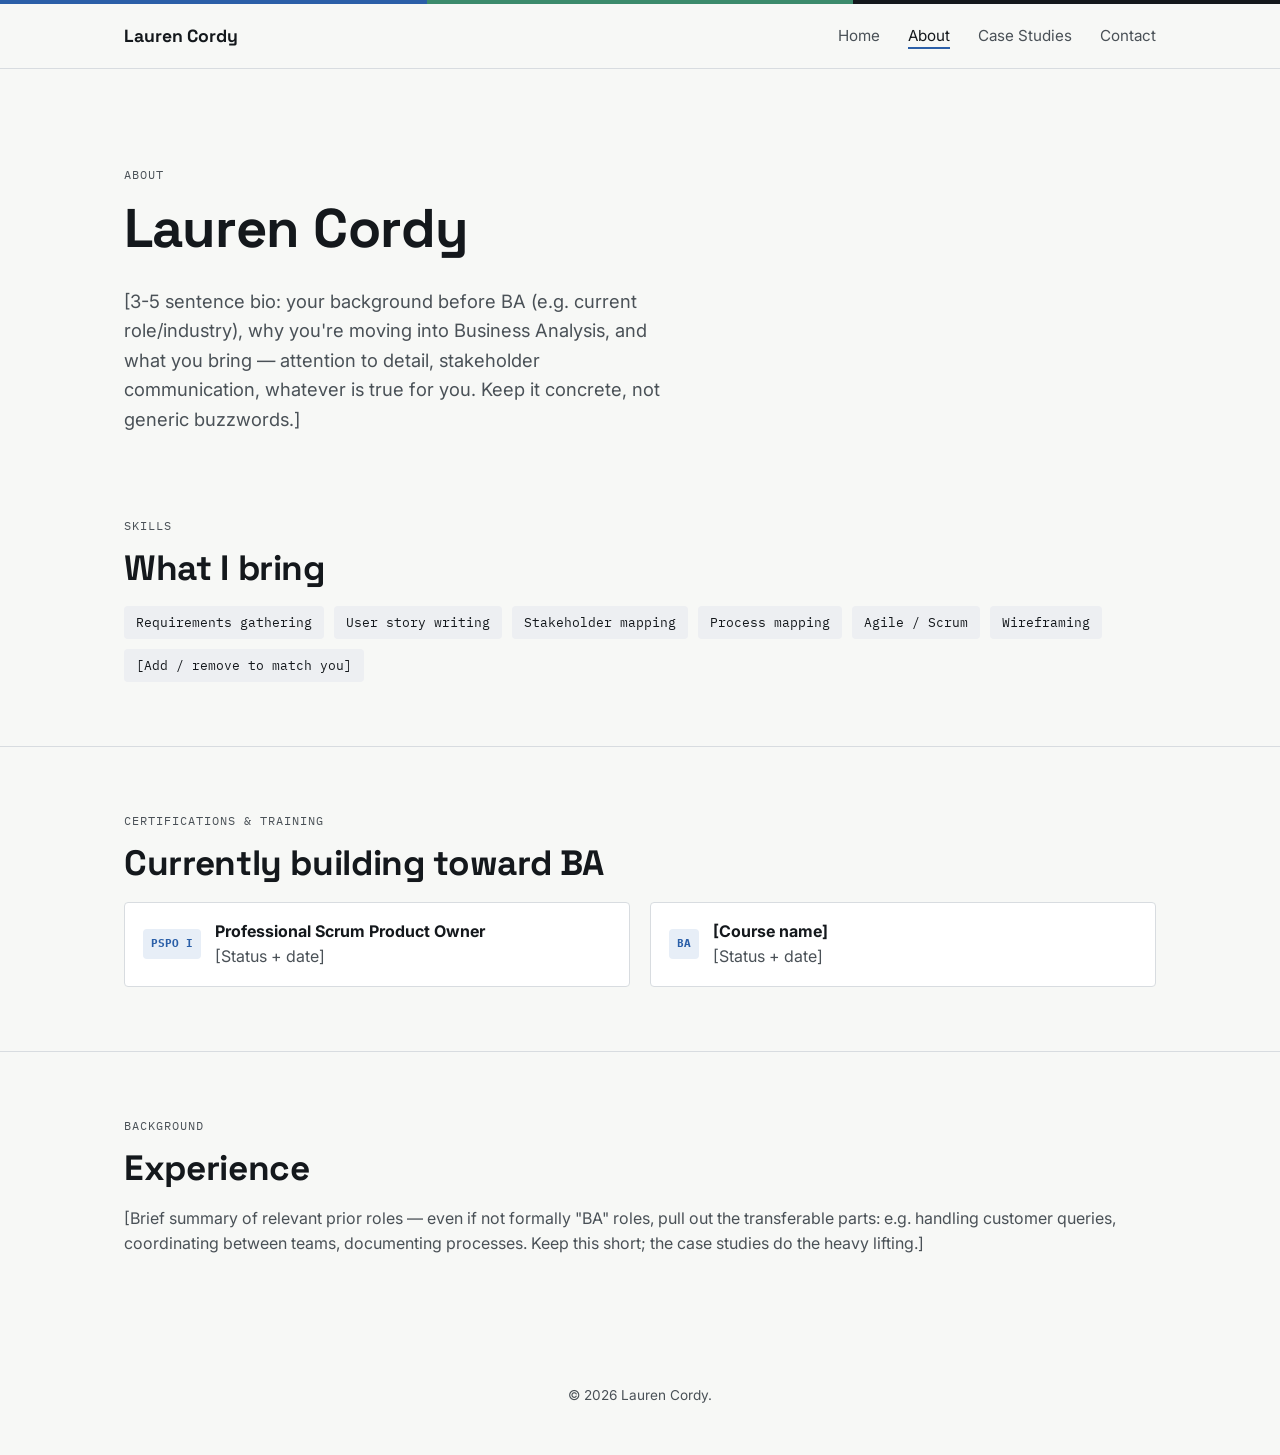
==== about.html @ 366d138c "Initial commit: BA portfolio site for Lauren Cordy Static HTML/CSS/JS site with kanban/ticket design" ====
<!doctype html>
<html lang="en">
<head>
<meta charset="UTF-8">
<meta name="viewport" content="width=device-width, initial-scale=1.0">
<title>About — Lauren Cordy</title>
<link href="https://fonts.googleapis.com/css2?family=Space+Grotesk:wght@500;700&family=Inter:wght@400;500;600&family=IBM+Plex+Mono:wght@400;500&display=swap" rel="stylesheet">
<link rel="stylesheet" href="styles.css">
</head>
<body>
<div class="lane-strip"><span></span><span></span><span></span></div>

<header class="site-header">
  <nav class="nav">
    <a href="index.html" class="nav__logo">Lauren Cordy</a>
    <button class="nav__toggle" aria-label="Toggle menu" aria-expanded="false">Menu</button>
    <ul class="nav__links">
      <li><a href="index.html">Home</a></li>
      <li><a href="about.html" aria-current="page">About</a></li>
      <li><a href="case-studies.html">Case Studies</a></li>
      <li><a href="contact.html">Contact</a></li>
    </ul>
  </nav>
</header>

<main>
  <section class="hero" style="padding-bottom:0; border-bottom:none;">
    <div class="container">
      <span class="eyebrow">About</span>
      <h1>Lauren Cordy</h1>
      <p class="hero__lede">
        [3-5 sentence bio: your background before BA (e.g. current role/industry), why you're moving into
        Business Analysis, and what you bring — attention to detail, stakeholder communication, whatever is
        true for you. Keep it concrete, not generic buzzwords.]
      </p>
    </div>
  </section>

  <section>
    <div class="container">
      <span class="eyebrow">Skills</span>
      <h2>What I bring</h2>
      <ul class="skills-list">
        <li>Requirements gathering</li>
        <li>User story writing</li>
        <li>Stakeholder mapping</li>
        <li>Process mapping</li>
        <li>Agile / Scrum</li>
        <li>Wireframing</li>
        <li>[Add / remove to match you]</li>
      </ul>
    </div>
  </section>

  <section>
    <div class="container">
      <span class="eyebrow">Certifications &amp; training</span>
      <h2>Currently building toward BA</h2>
      <div class="grid grid--2">
        <div class="cert-card">
          <span class="cert-card__badge">PSPO I</span>
          <div>
            <strong>Professional Scrum Product Owner</strong>
            <p style="margin:0;">[Status + date]</p>
          </div>
        </div>
        <div class="cert-card">
          <span class="cert-card__badge">BA</span>
          <div>
            <strong>[Course name]</strong>
            <p style="margin:0;">[Status + date]</p>
          </div>
        </div>
      </div>
    </div>
  </section>

  <section style="border-bottom:none;">
    <div class="container">
      <span class="eyebrow">Background</span>
      <h2>Experience</h2>
      <p>
        [Brief summary of relevant prior roles — even if not formally "BA" roles, pull out the transferable
        parts: e.g. handling customer queries, coordinating between teams, documenting processes. Keep this
        short; the case studies do the heavy lifting.]
      </p>
    </div>
  </section>
</main>

<footer class="site-footer">
  <div class="container">© <span id="year"></span> Lauren Cordy.</div>
</footer>

<script src="script.js"></script>
</body>
</html>
---- styles.css ----
/* ==========================================================================
   Design tokens
   ========================================================================== */
:root {
  --bg: #F7F8F6;
  --bg-raised: #FFFFFF;
  --ink: #14181C;
  --ink-soft: #4A5157;
  --line: #D8DCE0;
  --tag-bg: #EDEFF2;
  --blue: #2B5FA8;
  --blue-soft: #E7EEF7;
  --green: #3C8B6C;
  --green-soft: #E7F2ED;

  --font-display: 'Space Grotesk', 'Arial Narrow', sans-serif;
  --font-body: 'Inter', -apple-system, BlinkMacSystemFont, sans-serif;
  --font-mono: 'IBM Plex Mono', 'Courier New', monospace;

  --radius: 4px;
  --max-width: 1080px;
}

* { box-sizing: border-box; }

html {
  scroll-behavior: smooth;
}

/* Slim swimlane strip — a quiet nod to kanban lanes, present on every page */
.lane-strip {
  height: 4px;
  display: flex;
}
.lane-strip span { flex: 1; }
.lane-strip span:nth-child(1) { background: var(--blue); }
.lane-strip span:nth-child(2) { background: var(--green); }
.lane-strip span:nth-child(3) { background: var(--ink); }

@media (prefers-reduced-motion: reduce) {
  html { scroll-behavior: auto; }
  * { animation-duration: 0.01ms !important; transition-duration: 0.01ms !important; }
}

body {
  margin: 0;
  background: var(--bg);
  color: var(--ink);
  font-family: var(--font-body);
  font-size: 16px;
  line-height: 1.6;
  -webkit-font-smoothing: antialiased;
}

a { color: var(--blue); text-decoration: none; }
a:hover { text-decoration: underline; }

a:focus-visible,
button:focus-visible,
input:focus-visible,
textarea:focus-visible {
  outline: 2px solid var(--blue);
  outline-offset: 2px;
}

h1, h2, h3, h4 {
  font-family: var(--font-display);
  font-weight: 700;
  line-height: 1.15;
  margin: 0 0 0.5em 0;
  letter-spacing: -0.01em;
}

h1 { font-size: clamp(2.2rem, 5vw, 3.4rem); }
h2 { font-size: clamp(1.6rem, 3vw, 2.2rem); }
h3 { font-size: 1.25rem; }

p { margin: 0 0 1em 0; color: var(--ink-soft); }

.container {
  max-width: var(--max-width);
  margin: 0 auto;
  padding: 0 24px;
}

/* ==========================================================================
   Eyebrow / tag labels — styled like ticket/status tags, not decoration
   ========================================================================== */
.tag {
  display: inline-flex;
  align-items: center;
  gap: 6px;
  font-family: var(--font-mono);
  font-size: 0.72rem;
  letter-spacing: 0.08em;
  text-transform: uppercase;
  background: var(--tag-bg);
  color: var(--ink-soft);
  padding: 4px 10px;
  border-radius: var(--radius);
  border: 1px solid var(--line);
}

.tag--blue { background: var(--blue-soft); color: var(--blue); border-color: transparent; }
.tag--green { background: var(--green-soft); color: var(--green); border-color: transparent; }

.eyebrow {
  font-family: var(--font-mono);
  font-size: 0.78rem;
  letter-spacing: 0.08em;
  text-transform: uppercase;
  color: var(--ink-soft);
  margin-bottom: 12px;
  display: block;
}

/* ==========================================================================
   Nav
   ========================================================================== */
.site-header {
  border-bottom: 1px solid var(--line);
  position: sticky;
  top: 0;
  background: rgba(247, 248, 246, 0.92);
  backdrop-filter: blur(6px);
  z-index: 10;
}

.nav {
  display: flex;
  align-items: center;
  justify-content: space-between;
  padding: 18px 24px;
  max-width: var(--max-width);
  margin: 0 auto;
}

.nav__logo {
  font-family: var(--font-display);
  font-weight: 700;
  font-size: 1.1rem;
  color: var(--ink);
}

.nav__links {
  display: flex;
  gap: 28px;
  list-style: none;
  margin: 0;
  padding: 0;
}

.nav__links a {
  color: var(--ink-soft);
  font-size: 0.95rem;
}

.nav__links a:hover,
.nav__links a[aria-current="page"] {
  color: var(--ink);
  text-decoration: none;
  border-bottom: 2px solid var(--blue);
  padding-bottom: 2px;
}

.nav__toggle {
  display: none;
  background: none;
  border: 1px solid var(--line);
  border-radius: var(--radius);
  padding: 8px 10px;
  font-family: var(--font-mono);
  cursor: pointer;
}

@media (max-width: 720px) {
  .nav__toggle { display: block; }
  .nav__links {
    position: absolute;
    top: 100%;
    left: 0;
    right: 0;
    background: var(--bg-raised);
    border-bottom: 1px solid var(--line);
    flex-direction: column;
    gap: 0;
    padding: 8px 24px;
    display: none;
  }
  .nav__links.is-open { display: flex; }
  .nav__links li { border-bottom: 1px solid var(--line); }
  .nav__links li:last-child { border-bottom: none; }
  .nav__links a { display: block; padding: 14px 0; }
}

/* ==========================================================================
   Hero
   ========================================================================== */
.hero {
  padding: 96px 0 64px;
  border-bottom: 1px solid var(--line);
}

@keyframes rise-in {
  from { opacity: 0; transform: translateY(14px); }
  to { opacity: 1; transform: translateY(0); }
}

.hero__grid > div,
.cs-hero > .container > * {
  animation: rise-in 0.5s ease both;
}
.hero__grid > div:nth-child(2) { animation-delay: 0.08s; }

.hero__grid {
  display: grid;
  grid-template-columns: 1.3fr 1fr;
  gap: 48px;
  align-items: start;
}

@media (max-width: 800px) {
  .hero__grid { grid-template-columns: 1fr; }
}

.hero__photo {
  display: block;
  width: 100%;
  aspect-ratio: 1;
  object-fit: cover;
  border-radius: 16px;
  border: 1px solid var(--line);
  margin-top: 20px;
  box-shadow: 0 6px 20px rgba(20, 24, 28, 0.08);
}

.hero__lede {
  font-size: 1.15rem;
  color: var(--ink-soft);
  max-width: 46ch;
}

.hero__ctas {
  display: flex;
  gap: 12px;
  margin-top: 28px;
  flex-wrap: wrap;
}

/* ==========================================================================
   Buttons
   ========================================================================== */
.btn {
  display: inline-flex;
  align-items: center;
  gap: 8px;
  font-family: var(--font-body);
  font-weight: 600;
  font-size: 0.95rem;
  padding: 12px 20px;
  border-radius: var(--radius);
  border: 1px solid var(--ink);
  cursor: pointer;
  background: var(--ink);
  color: var(--bg);
  transition: transform 0.15s ease, box-shadow 0.15s ease, opacity 0.15s ease;
}

.btn:hover {
  text-decoration: none;
  opacity: 0.92;
  transform: translateY(-1px);
  box-shadow: 0 6px 16px rgba(20, 24, 28, 0.18);
}

.btn--ghost {
  background: transparent;
  color: var(--ink);
  border: 1px solid var(--line);
  box-shadow: none;
}

.btn--ghost:hover {
  box-shadow: 0 6px 16px rgba(20, 24, 28, 0.08);
  border-color: var(--ink);
}

/* ==========================================================================
   Story card — the signature component
   Styled like a real ticket: mono ID, status stripe, tag.
   Used for case study previews AND for literal user-story quotes.
   ========================================================================== */
.story-card {
  background: var(--bg-raised);
  border: 1px solid var(--line);
  border-left: 3px solid var(--blue);
  border-radius: var(--radius);
  padding: 20px 22px;
  display: flex;
  flex-direction: column;
  gap: 10px;
  transition: transform 0.15s ease, box-shadow 0.15s ease;
}

a.story-card,
a.story-card:hover {
  text-decoration: none;
  color: inherit;
}

.story-card:hover {
  transform: translateY(-2px);
  box-shadow: 0 6px 20px rgba(20, 24, 28, 0.06);
}

.story-card--done { border-left-color: var(--green); }

.story-card__id {
  font-family: var(--font-mono);
  font-size: 0.75rem;
  color: var(--ink-soft);
}

.story-card__title {
  font-family: var(--font-display);
  font-weight: 700;
  font-size: 1.15rem;
  margin: 0;
}

.story-card__body { margin: 0; font-size: 0.95rem; }

.story-card__tags {
  display: flex;
  gap: 8px;
  flex-wrap: wrap;
  margin-top: 4px;
}

/* A literal "As a / I want / so that" quote block used decoratively in the hero */
.story-quote {
  font-family: var(--font-mono);
  font-size: 0.85rem;
  line-height: 1.9;
  background: var(--bg-raised);
  border: 1px solid var(--line);
  border-radius: var(--radius);
  padding: 20px 22px;
}

.story-quote span { color: var(--blue); }

/* ==========================================================================
   Grids / sections
   ========================================================================== */
section { padding: 64px 0; border-bottom: 1px solid var(--line); }
section:last-of-type { border-bottom: none; }

.section__head {
  display: flex;
  justify-content: space-between;
  align-items: flex-end;
  gap: 24px;
  margin-bottom: 32px;
  flex-wrap: wrap;
}

.grid {
  display: grid;
  grid-template-columns: repeat(auto-fit, minmax(260px, 1fr));
  gap: 20px;
}

.grid--2 { grid-template-columns: repeat(2, 1fr); }
@media (max-width: 700px) { .grid--2 { grid-template-columns: 1fr; } }

/* ==========================================================================
   Skills / certifications
   ========================================================================== */
.cert-card {
  display: flex;
  align-items: center;
  gap: 14px;
  background: var(--bg-raised);
  border: 1px solid var(--line);
  border-radius: var(--radius);
  padding: 16px 18px;
}

.cert-card__badge {
  font-family: var(--font-mono);
  font-size: 0.7rem;
  font-weight: 700;
  color: var(--blue);
  background: var(--blue-soft);
  padding: 6px 8px;
  border-radius: var(--radius);
  white-space: nowrap;
}

.skills-list {
  display: flex;
  flex-wrap: wrap;
  gap: 10px;
  list-style: none;
  padding: 0;
  margin: 0;
}

.skills-list li {
  font-family: var(--font-mono);
  font-size: 0.82rem;
  background: var(--tag-bg);
  padding: 6px 12px;
  border-radius: var(--radius);
}

/* ==========================================================================
   Case study detail page
   ========================================================================== */
.cs-hero {
  padding: 56px 0 40px;
  border-bottom: 1px solid var(--line);
}

.cs-meta {
  display: flex;
  gap: 10px;
  flex-wrap: wrap;
  margin-bottom: 20px;
}

.cs-block { padding: 48px 0; border-bottom: 1px solid var(--line); }
.cs-block:last-of-type { border-bottom: none; }

.cs-block__label {
  font-family: var(--font-mono);
  font-size: 0.75rem;
  letter-spacing: 0.08em;
  text-transform: uppercase;
  color: var(--blue);
  display: block;
  margin-bottom: 12px;
}

.persona-card {
  background: var(--bg-raised);
  border: 1px solid var(--line);
  border-radius: var(--radius);
  padding: 18px;
}

.mockup-placeholder {
  border: 1px dashed var(--line);
  border-radius: var(--radius);
  background: var(--tag-bg);
  padding: 48px 20px;
  text-align: center;
  color: var(--ink-soft);
  font-family: var(--font-mono);
  font-size: 0.85rem;
}

.user-stories {
  list-style: none;
  margin: 0;
  padding: 0;
  display: flex;
  flex-direction: column;
  gap: 14px;
}

/* ==========================================================================
   Footer / contact
   ========================================================================== */
.site-footer {
  padding: 48px 0;
  text-align: center;
  color: var(--ink-soft);
  font-size: 0.85rem;
}

.contact-form {
  display: flex;
  flex-direction: column;
  gap: 16px;
  max-width: 520px;
}

.contact-form label {
  font-family: var(--font-mono);
  font-size: 0.78rem;
  text-transform: uppercase;
  letter-spacing: 0.06em;
  color: var(--ink-soft);
  margin-bottom: 6px;
  display: block;
}

.contact-form input,
.contact-form textarea {
  width: 100%;
  font-family: var(--font-body);
  font-size: 1rem;
  padding: 12px 14px;
  border: 1px solid var(--line);
  border-radius: var(--radius);
  background: var(--bg-raised);
  color: var(--ink);
}

.contact-form textarea { resize: vertical; min-height: 120px; }
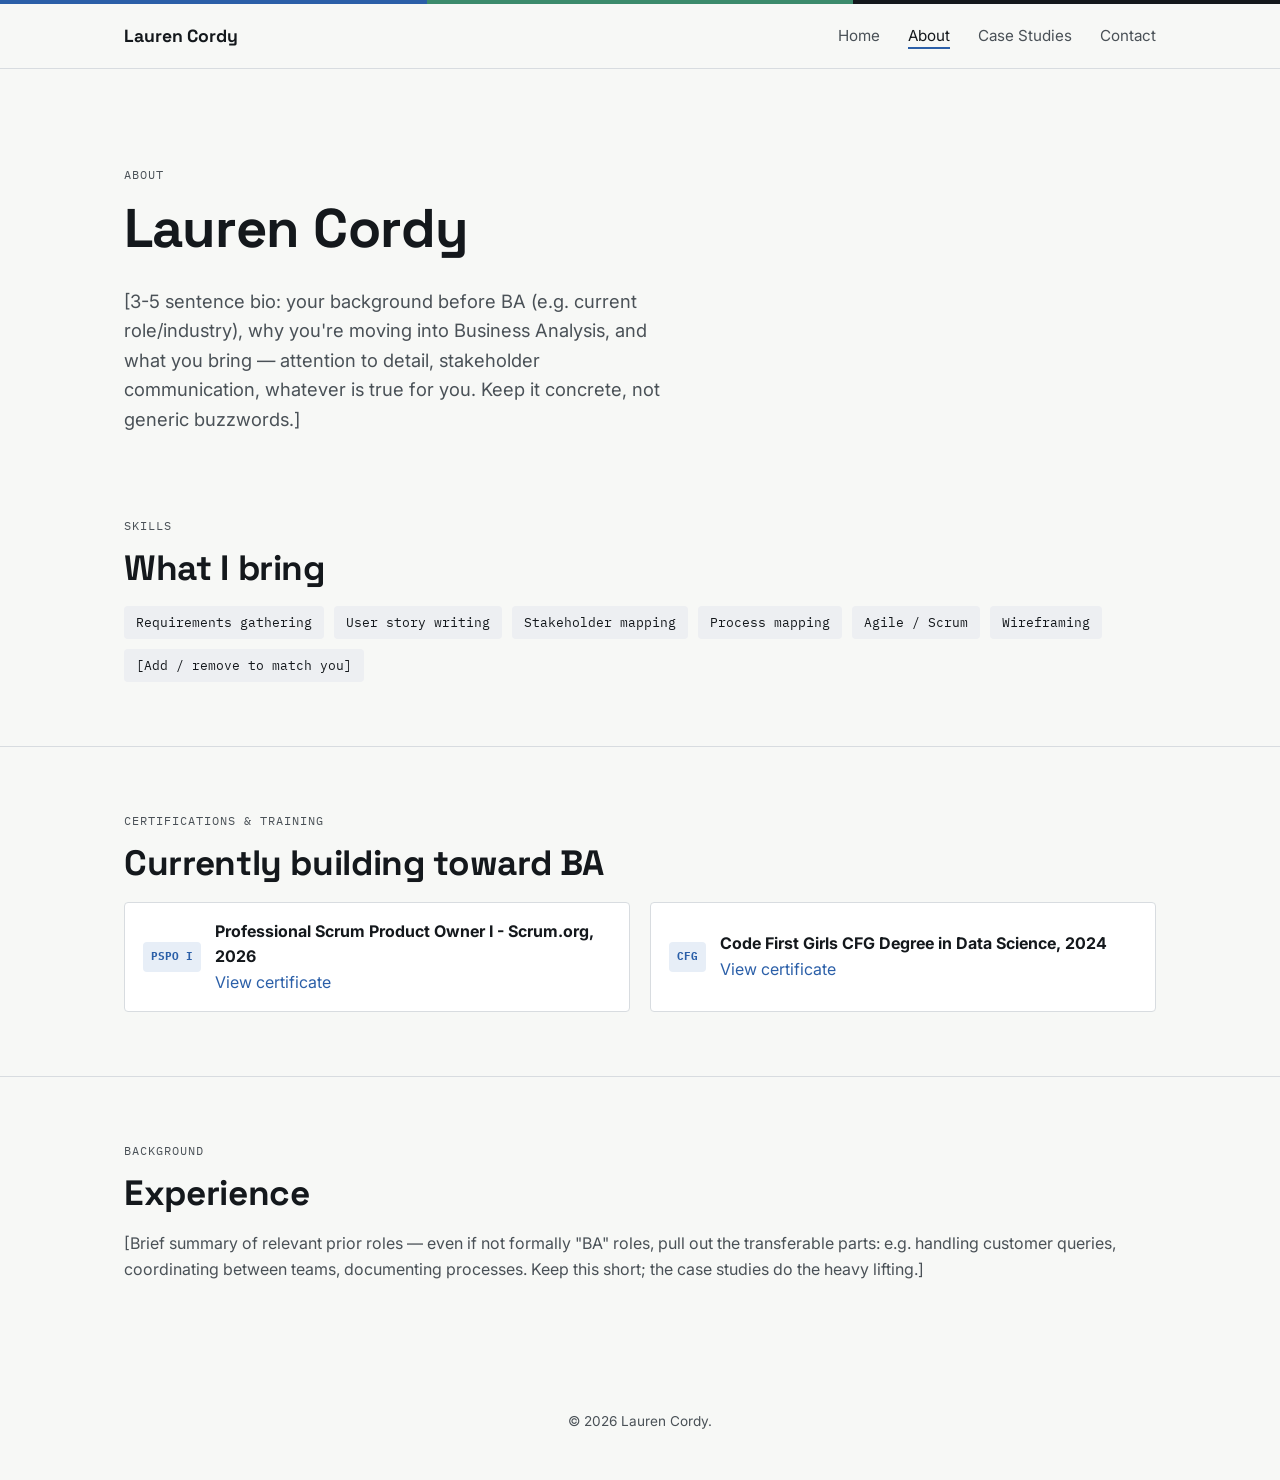
==== commit 7c418e1c: "Add real certifications with linked PDFs Fill in PSPO I and CFG Degree in Data Science cards on the " ====
--- a/about.html
+++ b/about.html
@@ -60,15 +60,15 @@
         <div class="cert-card">
           <span class="cert-card__badge">PSPO I</span>
           <div>
-            <strong>Professional Scrum Product Owner</strong>
-            <p style="margin:0;">[Status + date]</p>
+            <strong>Professional Scrum Product Owner I - Scrum.org, 2026</strong>
+            <p style="margin:0;"><a href="assets/pspo-i-certificate.pdf" target="_blank" rel="noopener">View certificate</a></p>
           </div>
         </div>
         <div class="cert-card">
-          <span class="cert-card__badge">BA</span>
+          <span class="cert-card__badge">CFG</span>
           <div>
-            <strong>[Course name]</strong>
-            <p style="margin:0;">[Status + date]</p>
+            <strong>Code First Girls CFG Degree in Data Science, 2024</strong>
+            <p style="margin:0;"><a href="assets/cfg-degree-data-science-certificate.pdf" target="_blank" rel="noopener">View certificate</a></p>
           </div>
         </div>
       </div>
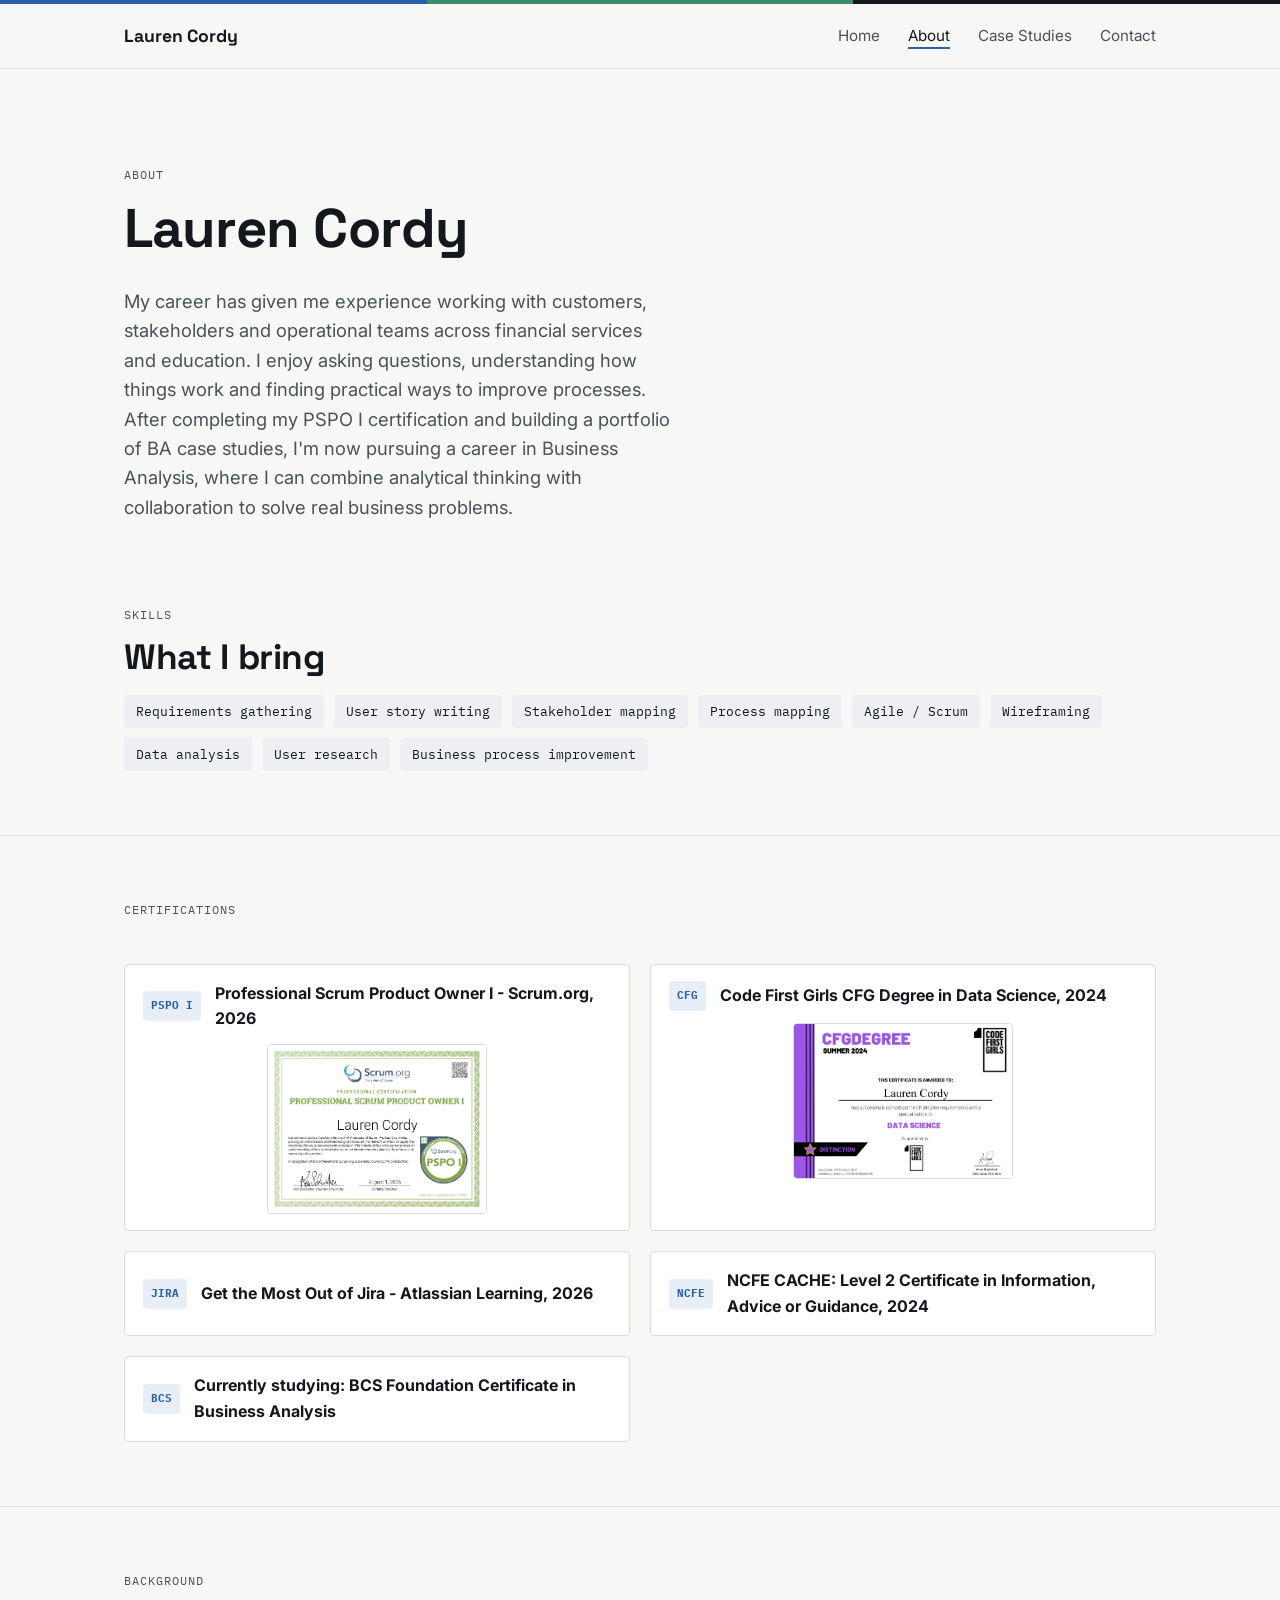
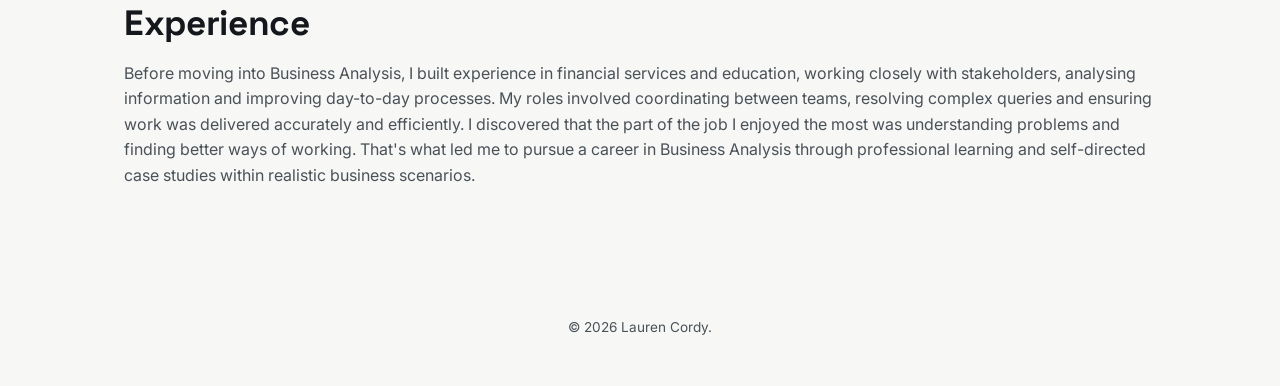
==== commit 6fff13aa: "Add second case study and content/site polish - Add CS-02: Supporting Wildlife Rescue Volunteers wit" ====
--- a/about.html
+++ b/about.html
@@ -29,9 +29,11 @@
       <span class="eyebrow">About</span>
       <h1>Lauren Cordy</h1>
       <p class="hero__lede">
-        [3-5 sentence bio: your background before BA (e.g. current role/industry), why you're moving into
-        Business Analysis, and what you bring — attention to detail, stakeholder communication, whatever is
-        true for you. Keep it concrete, not generic buzzwords.]
+        My career has given me experience working with customers, stakeholders and operational teams across
+        financial services and education. I enjoy asking questions, understanding how things work and finding
+        practical ways to improve processes. After completing my PSPO I certification and building a portfolio
+        of BA case studies, I'm now pursuing a career in Business Analysis, where I can combine analytical
+        thinking with collaboration to solve real business problems.
       </p>
     </div>
   </section>
@@ -47,28 +49,55 @@
         <li>Process mapping</li>
         <li>Agile / Scrum</li>
         <li>Wireframing</li>
-        <li>[Add / remove to match you]</li>
+        <li>Data analysis</li>
+        <li>User research</li>
+        <li>Business process improvement</li>
       </ul>
     </div>
   </section>
 
-  <section>
+  <section id="certifications">
     <div class="container">
-      <span class="eyebrow">Certifications &amp; training</span>
-      <h2>Currently building toward BA</h2>
+      <div class="section__head">
+        <div>
+          <span class="eyebrow">Certifications</span>
+        </div>
+      </div>
       <div class="grid grid--2">
+        <div class="cert-card" style="flex-direction:column; align-items:stretch; gap:12px;">
+          <div style="display:flex; align-items:center; gap:14px;">
+            <span class="cert-card__badge">PSPO I</span>
+            <div>
+              <strong>Professional Scrum Product Owner I - Scrum.org, 2026</strong>
+            </div>
+          </div>
+          <img src="assets/pspo-i-certificate.png" alt="Professional Scrum Product Owner I certificate — click to enlarge" class="cert-thumb" style="display:block; width:100%; max-width:220px; height:auto; margin:0 auto; border:1px solid var(--line); border-radius:4px;">
+        </div>
+        <div class="cert-card" style="flex-direction:column; align-items:stretch; gap:12px;">
+          <div style="display:flex; align-items:center; gap:14px;">
+            <span class="cert-card__badge">CFG</span>
+            <div>
+              <strong>Code First Girls CFG Degree in Data Science, 2024</strong>
+            </div>
+          </div>
+          <img src="assets/cfg-degree-data-science-certificate.png" alt="Code First Girls CFG Degree in Data Science certificate — click to enlarge" class="cert-thumb" style="display:block; width:100%; max-width:220px; height:auto; margin:0 auto; border:1px solid var(--line); border-radius:4px;">
+        </div>
         <div class="cert-card">
-          <span class="cert-card__badge">PSPO I</span>
+          <span class="cert-card__badge">JIRA</span>
           <div>
-            <strong>Professional Scrum Product Owner I - Scrum.org, 2026</strong>
-            <p style="margin:0;"><a href="assets/pspo-i-certificate.pdf" target="_blank" rel="noopener">View certificate</a></p>
+            <strong>Get the Most Out of Jira - Atlassian Learning, 2026</strong>
           </div>
         </div>
         <div class="cert-card">
-          <span class="cert-card__badge">CFG</span>
+          <span class="cert-card__badge">NCFE</span>
           <div>
-            <strong>Code First Girls CFG Degree in Data Science, 2024</strong>
-            <p style="margin:0;"><a href="assets/cfg-degree-data-science-certificate.pdf" target="_blank" rel="noopener">View certificate</a></p>
+            <strong>NCFE CACHE: Level 2 Certificate in Information, Advice or Guidance, 2024</strong>
+          </div>
+        </div>
+        <div class="cert-card">
+          <span class="cert-card__badge">BCS</span>
+          <div>
+            <strong>Currently studying: BCS Foundation Certificate in Business Analysis</strong>
           </div>
         </div>
       </div>
@@ -80,9 +109,12 @@
       <span class="eyebrow">Background</span>
       <h2>Experience</h2>
       <p>
-        [Brief summary of relevant prior roles — even if not formally "BA" roles, pull out the transferable
-        parts: e.g. handling customer queries, coordinating between teams, documenting processes. Keep this
-        short; the case studies do the heavy lifting.]
+        Before moving into Business Analysis, I built experience in financial services and education, working
+        closely with stakeholders, analysing information and improving day-to-day processes. My roles involved
+        coordinating between teams, resolving complex queries and ensuring work was delivered accurately and
+        efficiently. I discovered that the part of the job I enjoyed the most was understanding problems and
+        finding better ways of working. That's what led me to pursue a career in Business Analysis through
+        professional learning and self-directed case studies within realistic business scenarios.
       </p>
     </div>
   </section>
@@ -92,6 +124,10 @@
   <div class="container">© <span id="year"></span> Lauren Cordy.</div>
 </footer>
 
+<div class="lightbox-overlay" id="lightbox">
+  <img src="" alt="">
+</div>
+
 <script src="script.js"></script>
 </body>
 </html>
--- a/styles.css
+++ b/styles.css
@@ -510,3 +510,37 @@
 }
 
 .contact-form textarea { resize: vertical; min-height: 120px; }
+
+/* ==========================================================================
+   Certificate thumbnails + lightbox
+   ========================================================================== */
+.cert-thumb {
+  cursor: zoom-in;
+  transition: transform 0.15s ease, box-shadow 0.15s ease;
+}
+
+.cert-thumb:hover {
+  transform: translateY(-2px);
+  box-shadow: 0 6px 20px rgba(20, 24, 28, 0.12);
+}
+
+.lightbox-overlay {
+  display: none;
+  position: fixed;
+  inset: 0;
+  background: rgba(20, 24, 28, 0.85);
+  align-items: center;
+  justify-content: center;
+  padding: 32px;
+  z-index: 100;
+  cursor: zoom-out;
+}
+
+.lightbox-overlay.is-open { display: flex; }
+
+.lightbox-overlay img {
+  max-width: 90vw;
+  max-height: 90vh;
+  border-radius: 4px;
+  box-shadow: 0 20px 60px rgba(0, 0, 0, 0.4);
+}
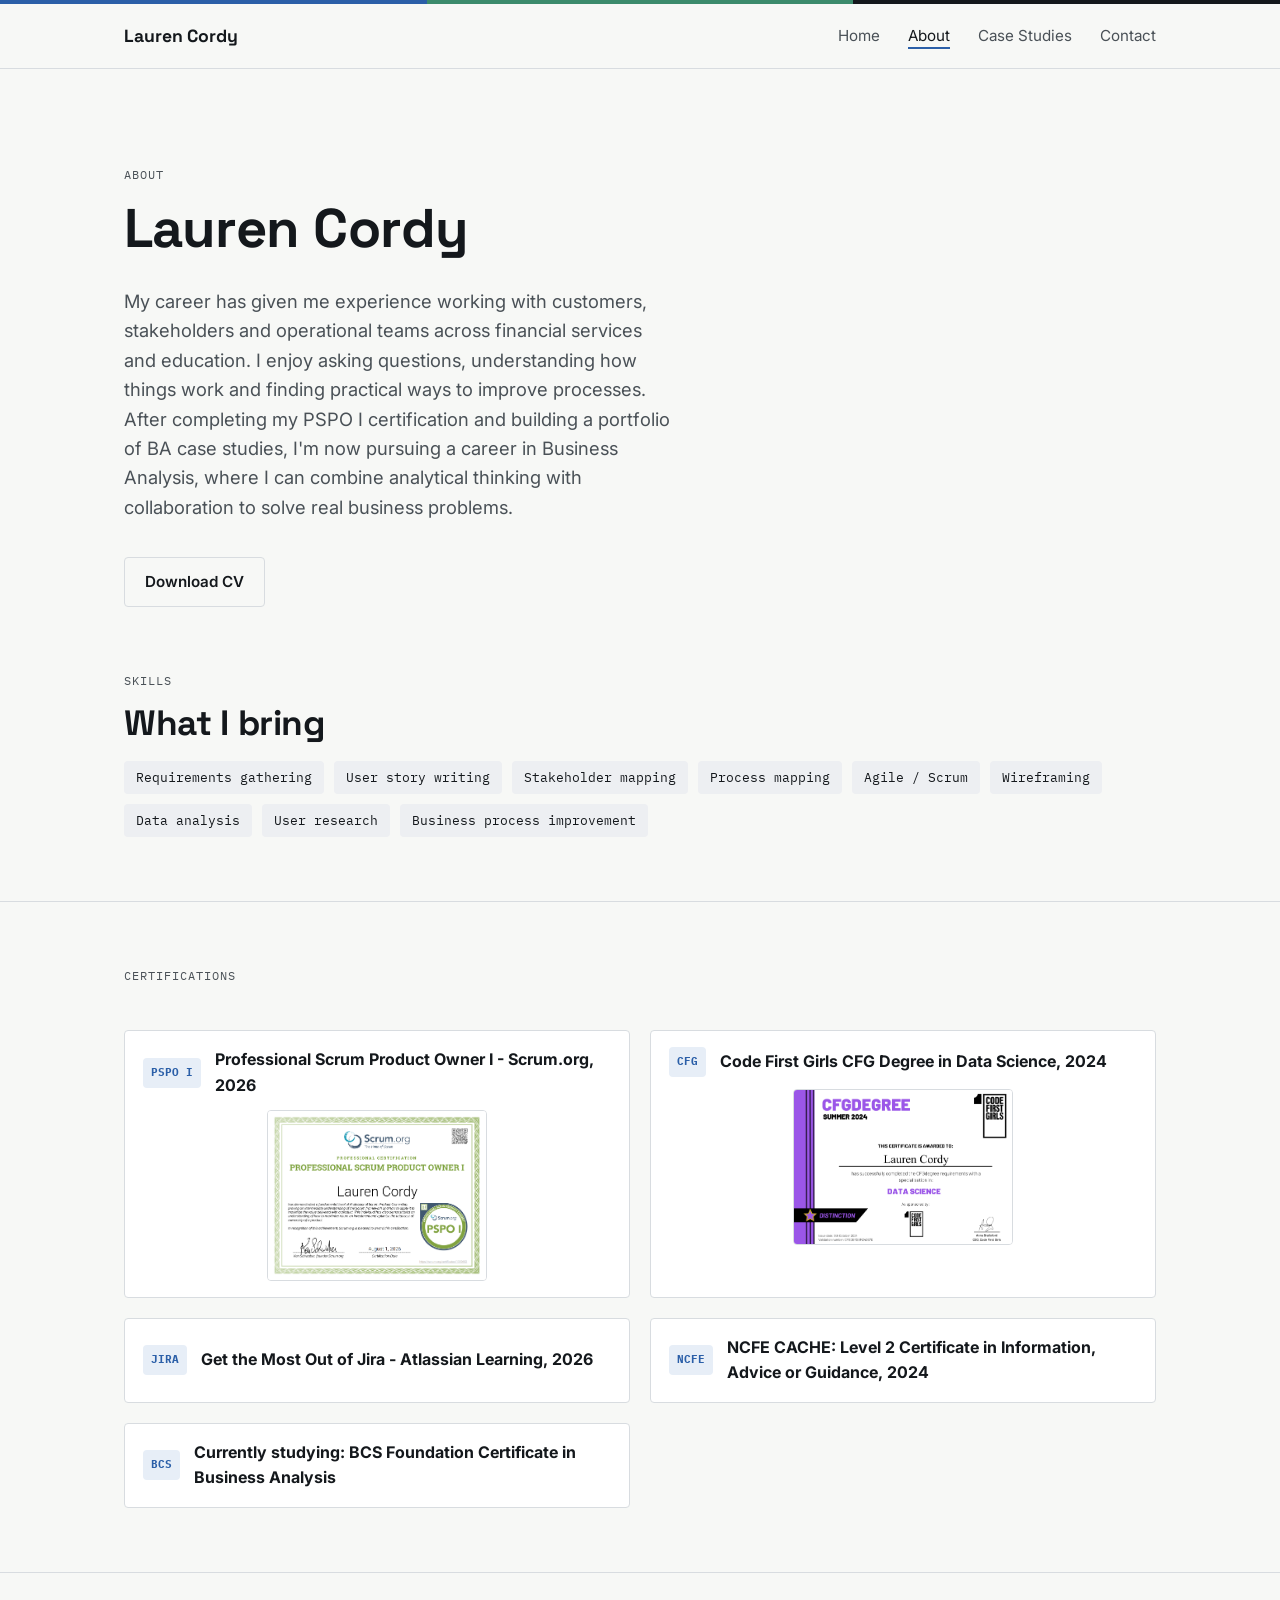
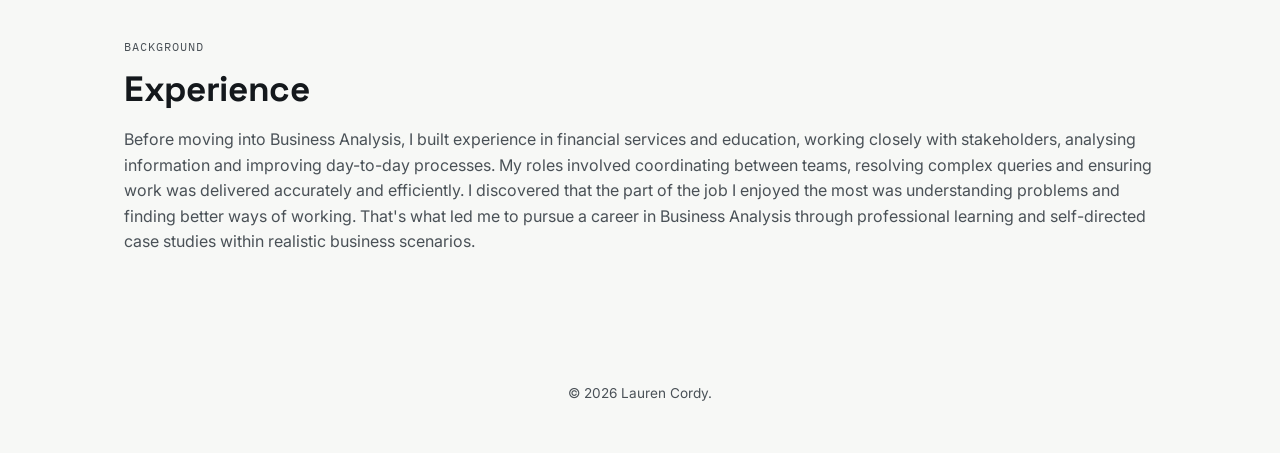
==== commit 0fe435e4: "Add real CV and restore download links Add CV PDF to assets and link it from the homepage hero, Abou" ====
--- a/about.html
+++ b/about.html
@@ -35,6 +35,7 @@
         of BA case studies, I'm now pursuing a career in Business Analysis, where I can combine analytical
         thinking with collaboration to solve real business problems.
       </p>
+      <a href="assets/cv.pdf" class="btn btn--ghost" style="margin-top:16px; display:inline-block;">Download CV</a>
     </div>
   </section>
 
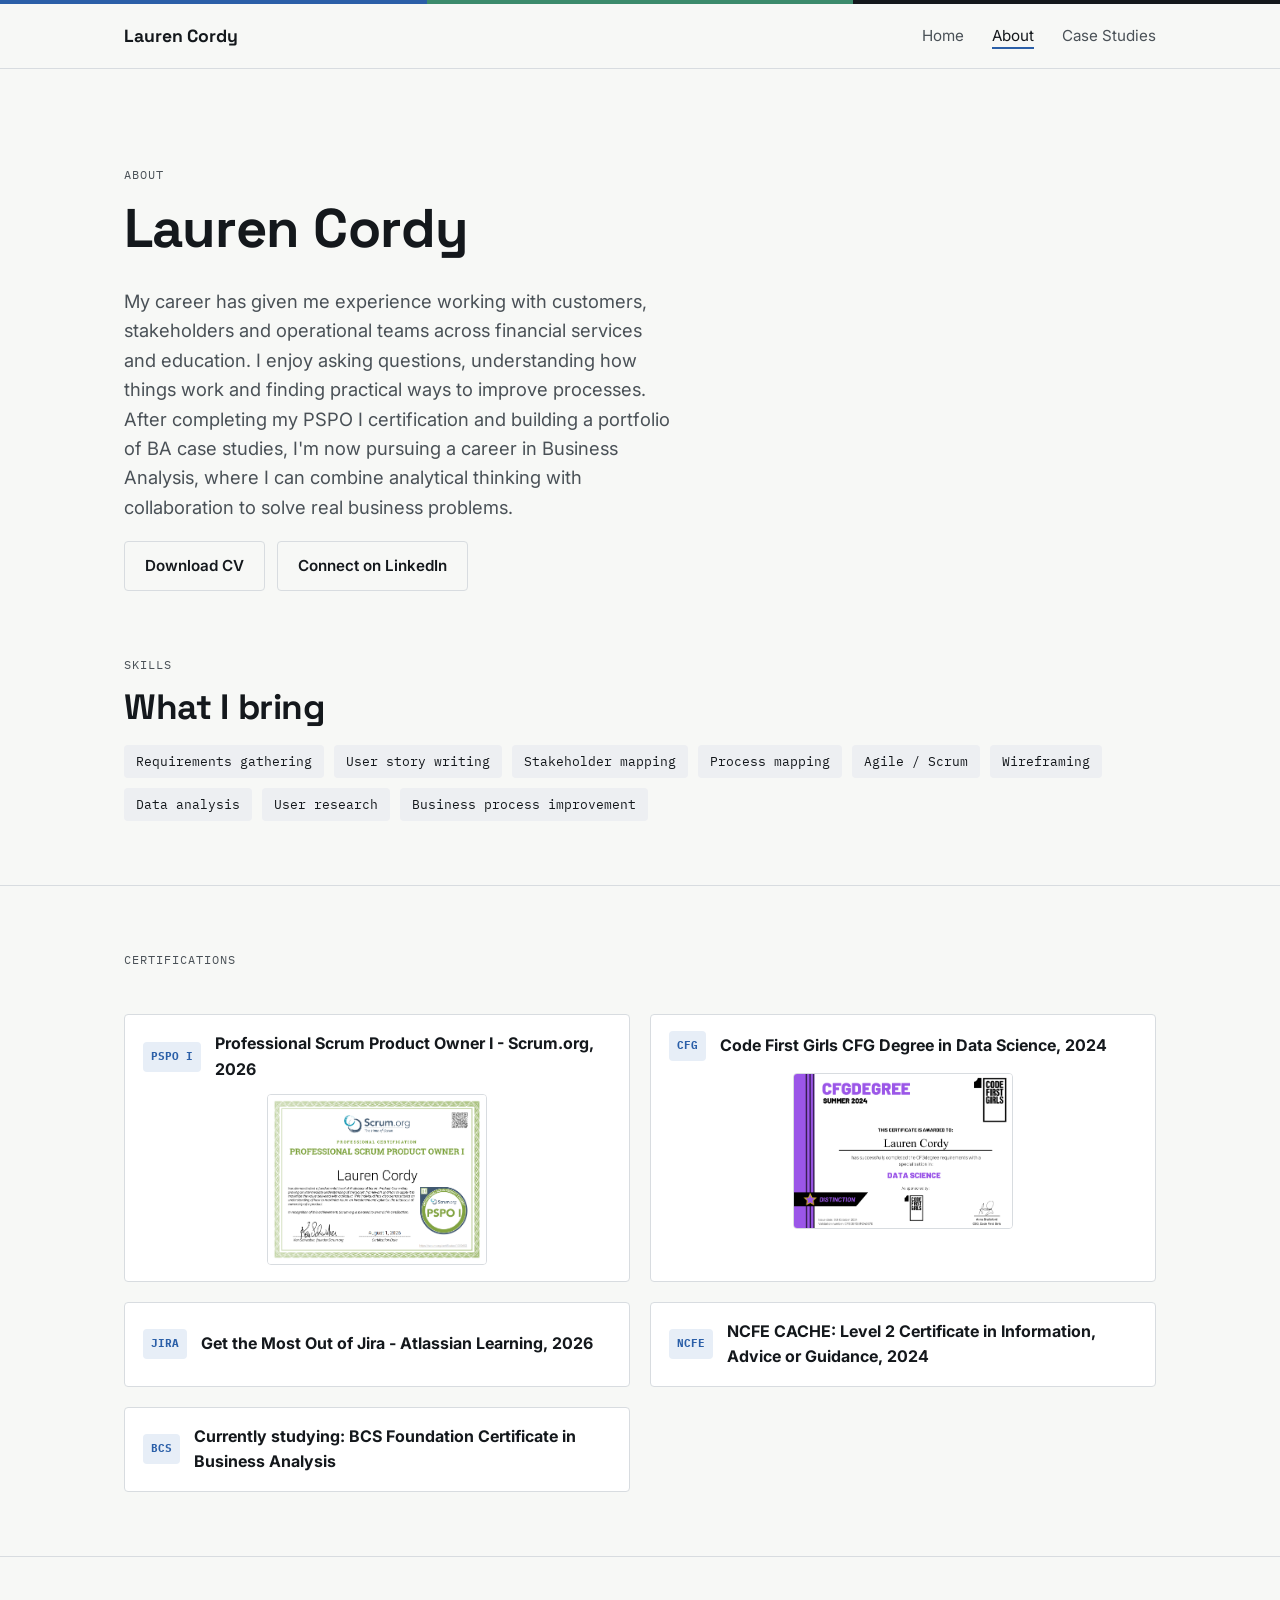
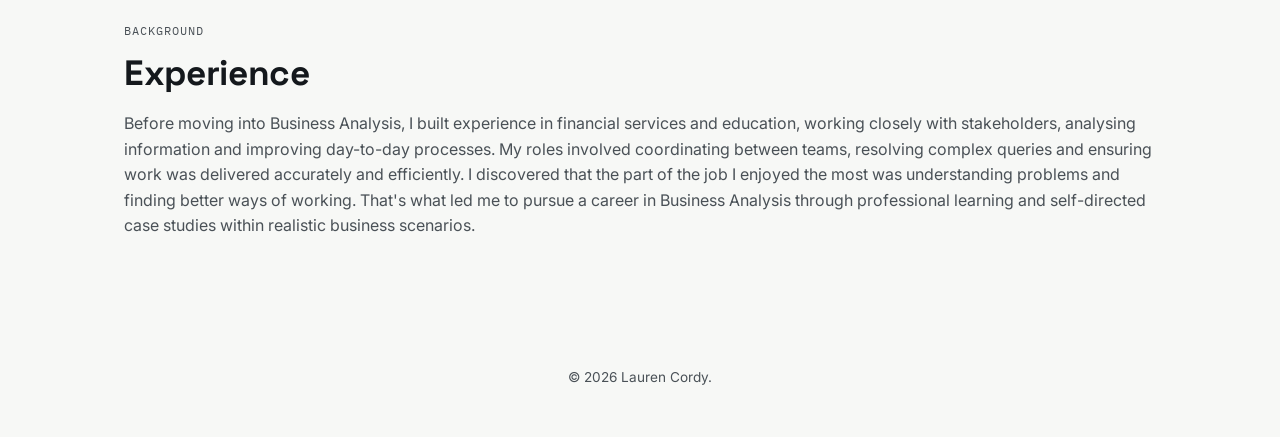
==== commit 1bef6fc0: "Remove contact page in favour of LinkedIn Remove contact.html and its nav links site-wide. Replace t" ====
--- a/about.html
+++ b/about.html
@@ -18,7 +18,6 @@
       <li><a href="index.html">Home</a></li>
       <li><a href="about.html" aria-current="page">About</a></li>
       <li><a href="case-studies.html">Case Studies</a></li>
-      <li><a href="contact.html">Contact</a></li>
     </ul>
   </nav>
 </header>
@@ -35,7 +34,10 @@
         of BA case studies, I'm now pursuing a career in Business Analysis, where I can combine analytical
         thinking with collaboration to solve real business problems.
       </p>
-      <a href="assets/cv.pdf" class="btn btn--ghost" style="margin-top:16px; display:inline-block;">Download CV</a>
+      <div style="margin-top:16px; display:flex; gap:12px; flex-wrap:wrap;">
+        <a href="assets/cv.pdf" class="btn btn--ghost">Download CV</a>
+        <a href="https://www.linkedin.com/in/laurenecordy/" class="btn btn--ghost" target="_blank" rel="noopener">Connect on LinkedIn</a>
+      </div>
     </div>
   </section>
 
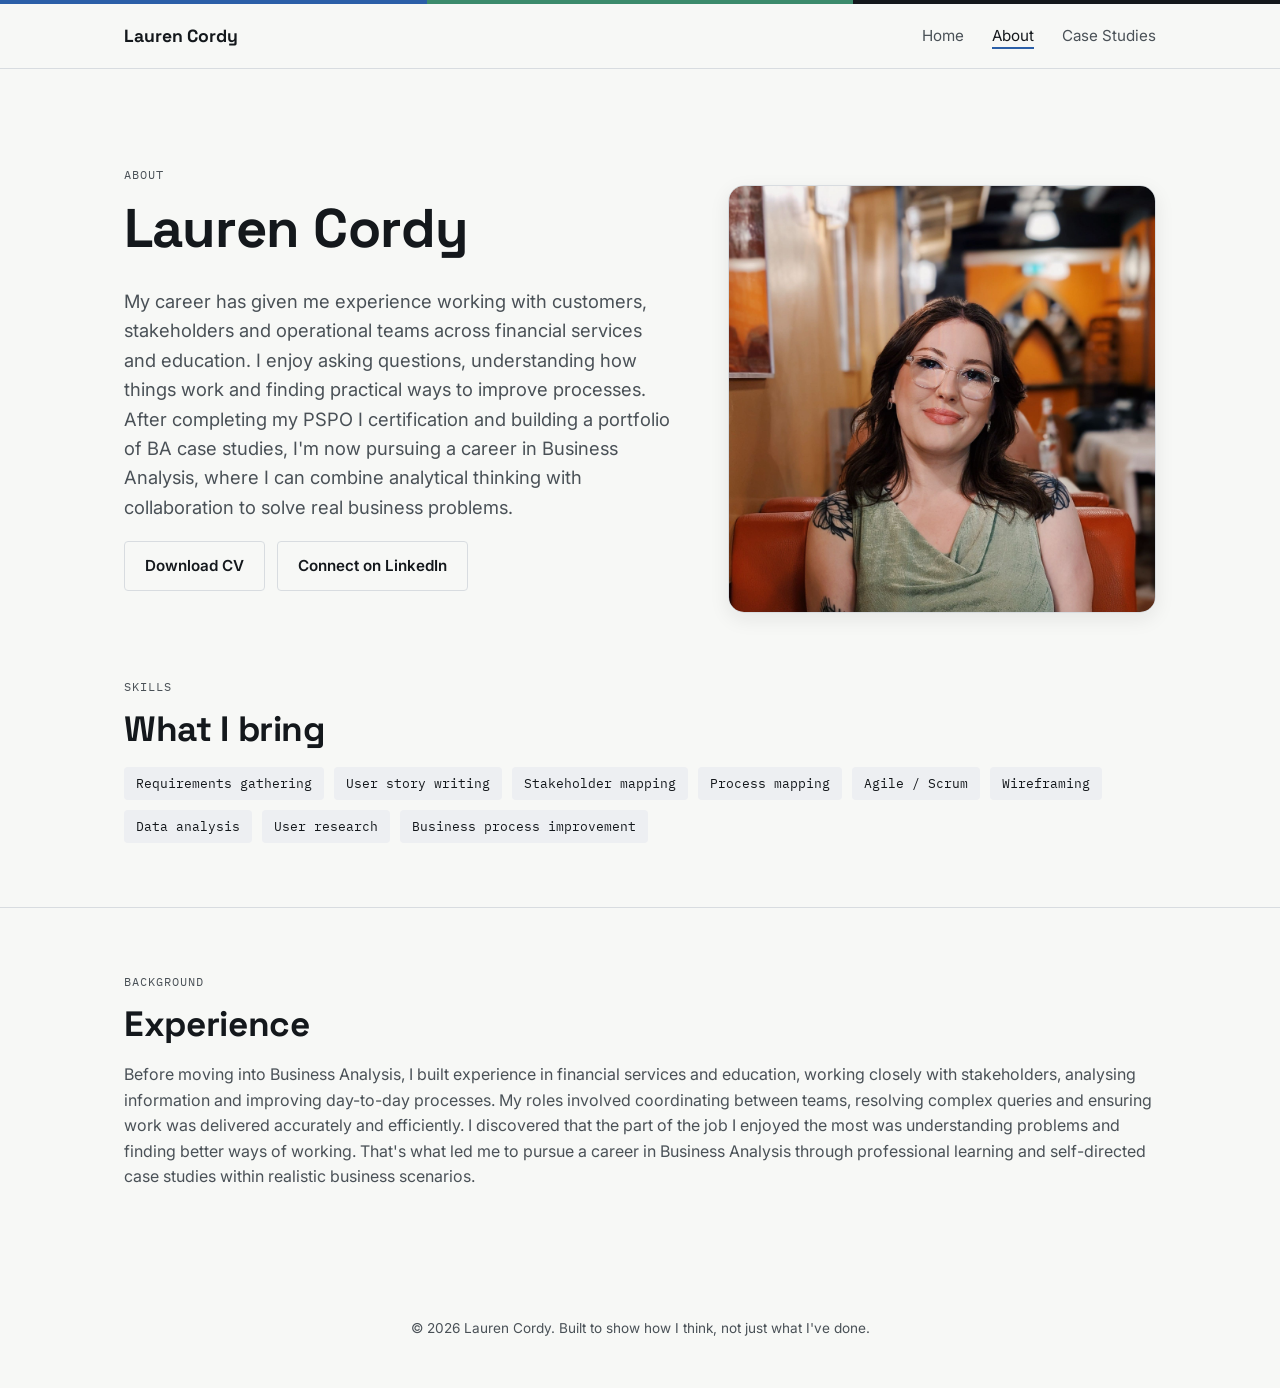
==== commit 4db598a8: "Polish About page, homepage structure, and SEO metadata - Add headshot photo to About page; remove i" ====
--- a/about.html
+++ b/about.html
@@ -3,7 +3,8 @@
 <head>
 <meta charset="UTF-8">
 <meta name="viewport" content="width=device-width, initial-scale=1.0">
-<title>About — Lauren Cordy</title>
+<title>About - Lauren Cordy</title>
+<meta name="description" content="About Lauren Cordy, an aspiring Business Analyst with a background in stakeholder engagement, process improvement and PSPO I certification.">
 <link href="https://fonts.googleapis.com/css2?family=Space+Grotesk:wght@500;700&family=Inter:wght@400;500;600&family=IBM+Plex+Mono:wght@400;500&display=swap" rel="stylesheet">
 <link rel="stylesheet" href="styles.css">
 </head>
@@ -24,19 +25,24 @@
 
 <main>
   <section class="hero" style="padding-bottom:0; border-bottom:none;">
-    <div class="container">
-      <span class="eyebrow">About</span>
-      <h1>Lauren Cordy</h1>
-      <p class="hero__lede">
-        My career has given me experience working with customers, stakeholders and operational teams across
-        financial services and education. I enjoy asking questions, understanding how things work and finding
-        practical ways to improve processes. After completing my PSPO I certification and building a portfolio
-        of BA case studies, I'm now pursuing a career in Business Analysis, where I can combine analytical
-        thinking with collaboration to solve real business problems.
-      </p>
-      <div style="margin-top:16px; display:flex; gap:12px; flex-wrap:wrap;">
-        <a href="assets/cv.pdf" class="btn btn--ghost">Download CV</a>
-        <a href="https://www.linkedin.com/in/laurenecordy/" class="btn btn--ghost" target="_blank" rel="noopener">Connect on LinkedIn</a>
+    <div class="container hero__grid">
+      <div>
+        <span class="eyebrow">About</span>
+        <h1>Lauren Cordy</h1>
+        <p class="hero__lede">
+          My career has given me experience working with customers, stakeholders and operational teams across
+          financial services and education. I enjoy asking questions, understanding how things work and finding
+          practical ways to improve processes. After completing my PSPO I certification and building a portfolio
+          of BA case studies, I'm now pursuing a career in Business Analysis, where I can combine analytical
+          thinking with collaboration to solve real business problems.
+        </p>
+        <div style="margin-top:16px; display:flex; gap:12px; flex-wrap:wrap;">
+          <a href="assets/cv.pdf" class="btn btn--ghost">Download CV</a>
+          <a href="https://www.linkedin.com/in/laurenecordy/" class="btn btn--ghost" target="_blank" rel="noopener">Connect on LinkedIn</a>
+        </div>
+      </div>
+      <div>
+        <img src="assets/headshot.jpg" alt="Lauren Cordy" class="hero__photo">
       </div>
     </div>
   </section>
@@ -59,54 +65,6 @@
     </div>
   </section>
 
-  <section id="certifications">
-    <div class="container">
-      <div class="section__head">
-        <div>
-          <span class="eyebrow">Certifications</span>
-        </div>
-      </div>
-      <div class="grid grid--2">
-        <div class="cert-card" style="flex-direction:column; align-items:stretch; gap:12px;">
-          <div style="display:flex; align-items:center; gap:14px;">
-            <span class="cert-card__badge">PSPO I</span>
-            <div>
-              <strong>Professional Scrum Product Owner I - Scrum.org, 2026</strong>
-            </div>
-          </div>
-          <img src="assets/pspo-i-certificate.png" alt="Professional Scrum Product Owner I certificate — click to enlarge" class="cert-thumb" style="display:block; width:100%; max-width:220px; height:auto; margin:0 auto; border:1px solid var(--line); border-radius:4px;">
-        </div>
-        <div class="cert-card" style="flex-direction:column; align-items:stretch; gap:12px;">
-          <div style="display:flex; align-items:center; gap:14px;">
-            <span class="cert-card__badge">CFG</span>
-            <div>
-              <strong>Code First Girls CFG Degree in Data Science, 2024</strong>
-            </div>
-          </div>
-          <img src="assets/cfg-degree-data-science-certificate.png" alt="Code First Girls CFG Degree in Data Science certificate — click to enlarge" class="cert-thumb" style="display:block; width:100%; max-width:220px; height:auto; margin:0 auto; border:1px solid var(--line); border-radius:4px;">
-        </div>
-        <div class="cert-card">
-          <span class="cert-card__badge">JIRA</span>
-          <div>
-            <strong>Get the Most Out of Jira - Atlassian Learning, 2026</strong>
-          </div>
-        </div>
-        <div class="cert-card">
-          <span class="cert-card__badge">NCFE</span>
-          <div>
-            <strong>NCFE CACHE: Level 2 Certificate in Information, Advice or Guidance, 2024</strong>
-          </div>
-        </div>
-        <div class="cert-card">
-          <span class="cert-card__badge">BCS</span>
-          <div>
-            <strong>Currently studying: BCS Foundation Certificate in Business Analysis</strong>
-          </div>
-        </div>
-      </div>
-    </div>
-  </section>
-
   <section style="border-bottom:none;">
     <div class="container">
       <span class="eyebrow">Background</span>
@@ -124,12 +82,8 @@
 </main>
 
 <footer class="site-footer">
-  <div class="container">© <span id="year"></span> Lauren Cordy.</div>
+  <div class="container">© <span id="year"></span> Lauren Cordy. Built to show how I think, not just what I've done.</div>
 </footer>
-
-<div class="lightbox-overlay" id="lightbox">
-  <img src="" alt="">
-</div>
 
 <script src="script.js"></script>
 </body>
